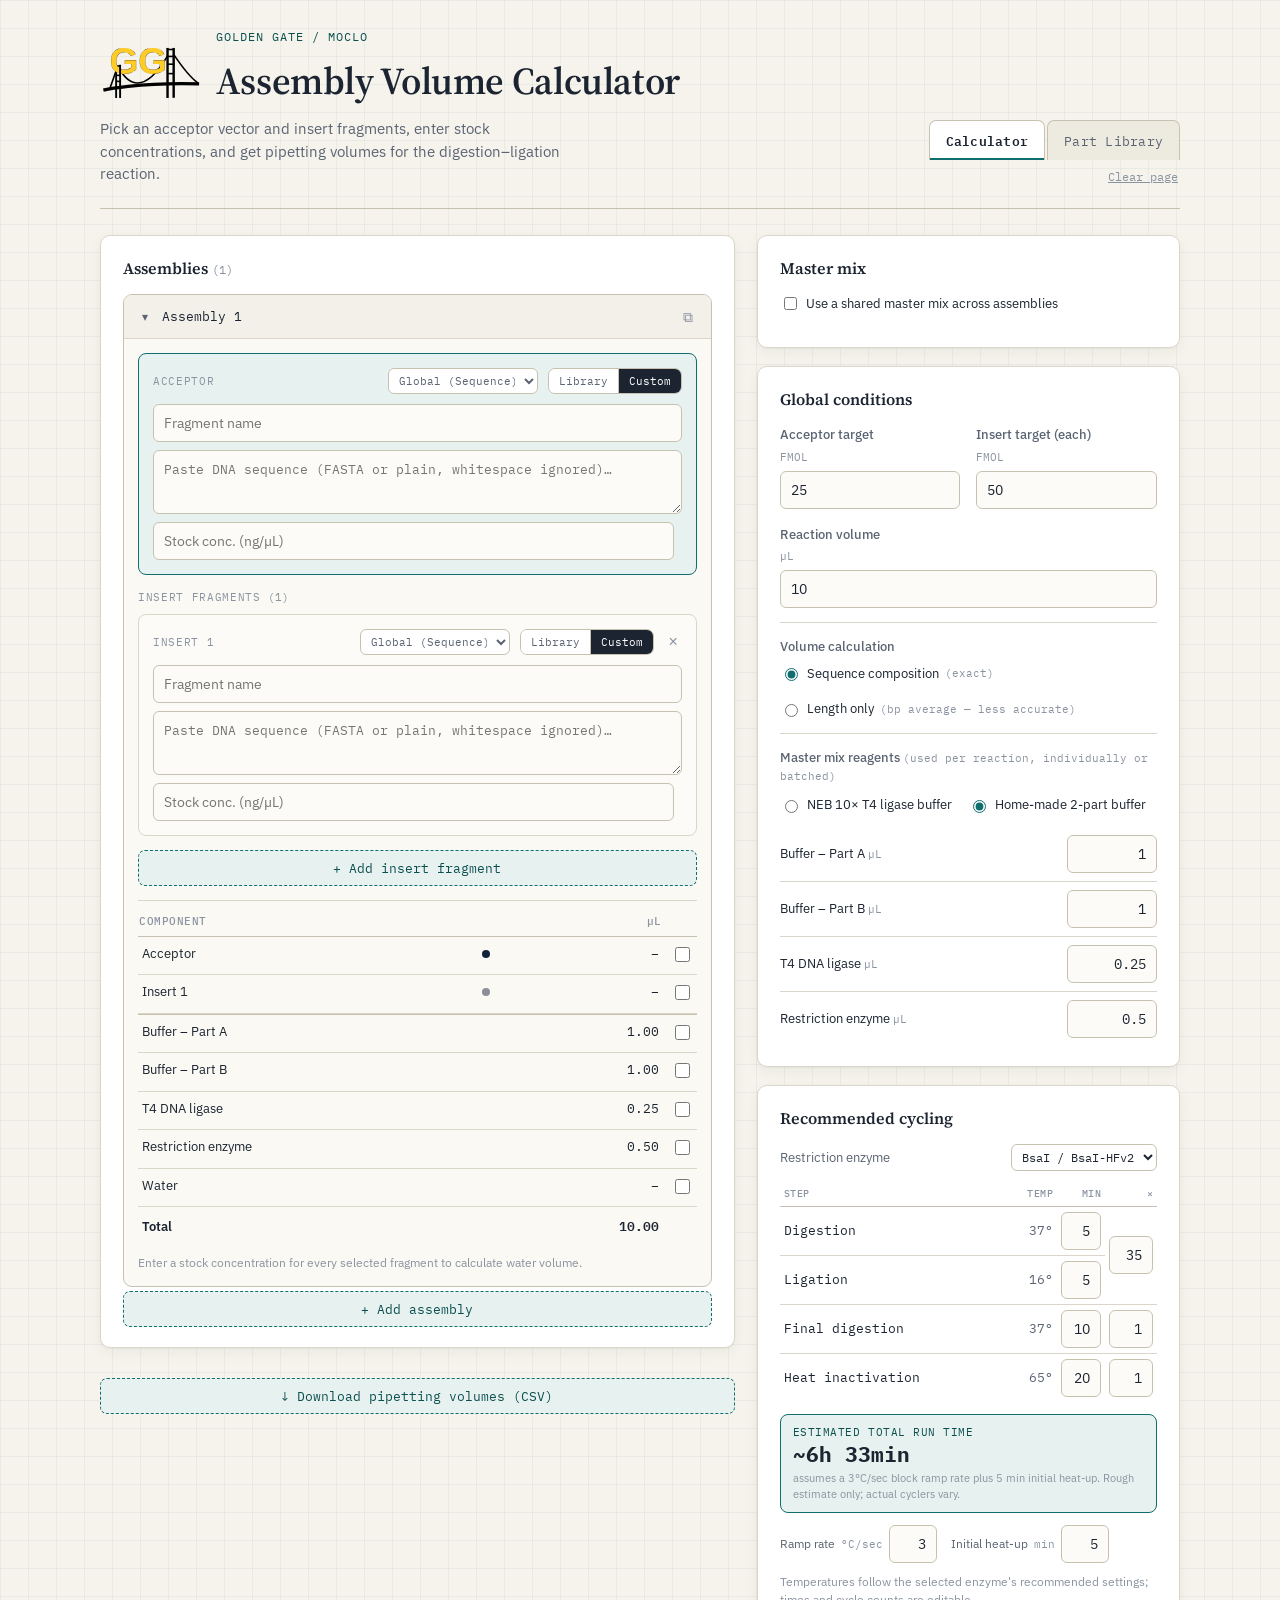
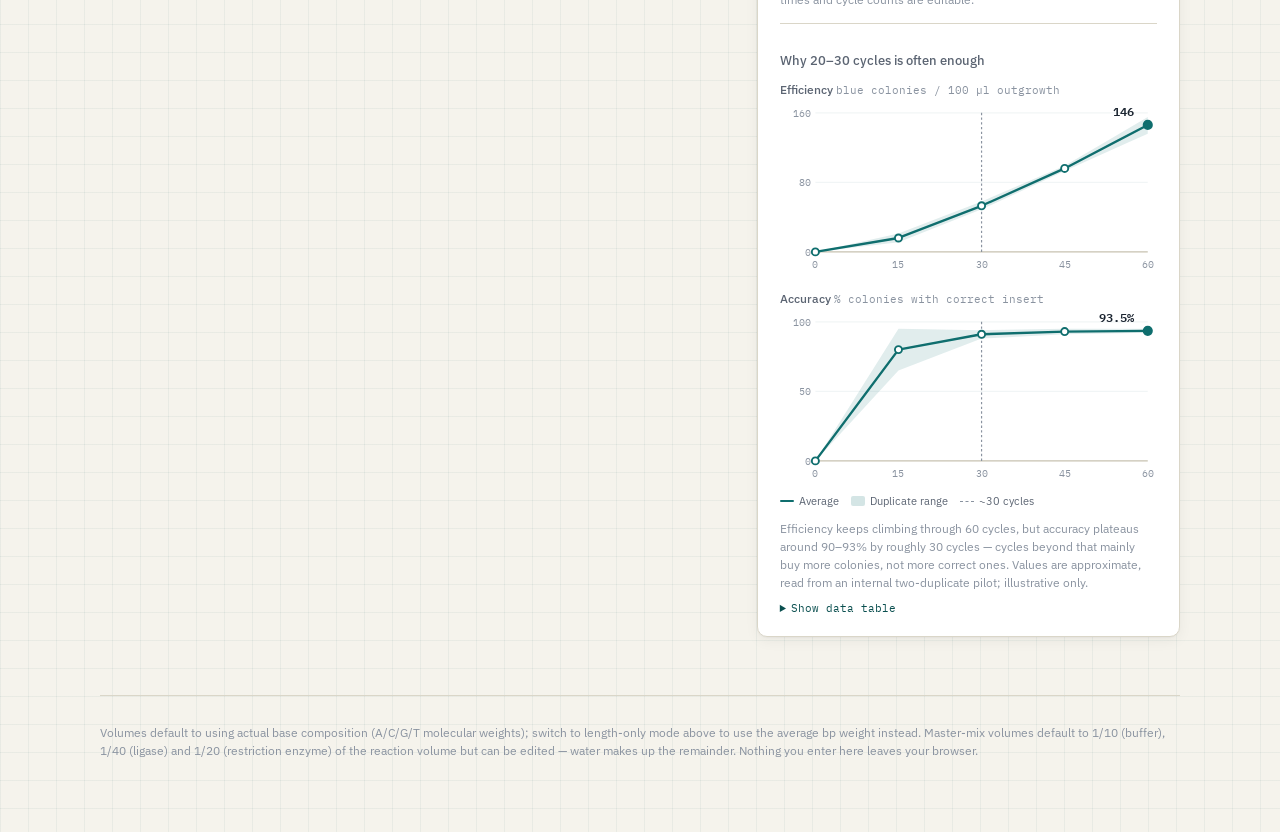
==== index.html @ c41ec5ad "add graph of efficiency" ====
<!DOCTYPE html>
<html lang="en">
<head>
<meta charset="UTF-8">
<meta name="viewport" content="width=device-width, initial-scale=1.0">
<title>Golden Gate Assembly Calculator</title>
<link rel="preconnect" href="https://fonts.googleapis.com">
<link rel="preconnect" href="https://fonts.gstatic.com" crossorigin>
<link href="https://fonts.googleapis.com/css2?family=Source+Serif+4:opsz,wght@8..60,400;8..60,500;8..60,600;8..60,700&family=IBM+Plex+Sans:wght@400;500;600&family=IBM+Plex+Mono:wght@400;500;600&display=swap" rel="stylesheet">
<link rel="stylesheet" href="css/styles.css">
<link rel="icon" type="image/svg+xml" href="images/logo.svg">
</head>
<body>
<div class="page">

  <header class="site-header">
    <div class="titles">
      <div class="title-row">
        <img src="images/logo.svg" alt="" class="site-logo">
        <div>
          <p class="eyebrow">Golden Gate / MoClo</p>
          <h1>Assembly Volume Calculator</h1>
        </div>
      </div>
      <p class="dek">Pick an acceptor vector and insert fragments, enter stock concentrations, and get pipetting volumes for the digestion&ndash;ligation reaction.</p>
    </div>
    <div class="header-actions">
      <nav class="tabs" role="tablist">
        <button class="tab-btn active" data-tab="calc" role="tab" aria-selected="true">Calculator</button>
        <button class="tab-btn" data-tab="db" role="tab" aria-selected="false">Part Library</button>
      </nav>
      <button id="clear-page-btn" class="clear-btn" type="button">Clear page</button>
    </div>
  </header>

  <main>
    <section id="tab-calc" class="tab-panel">
      <div class="calc-grid">
        <div class="calc-main">

          <div class="card">
            <h2>Assemblies <span class="count" id="assembly-count"></span></h2>
            <div id="assembly-list"></div>
            <button id="add-assembly-btn" class="btn-add" type="button">+ Add assembly</button>
          </div>

          <button id="download-csv-btn" class="btn-add" type="button">&darr; Download pipetting volumes (CSV)</button>

        </div>

        <aside class="calc-side">
          <div class="card">
            <h2>Master mix</h2>
            <label class="radio-option mm-toggle-row">
              <input type="checkbox" id="in-mmEnabled"> Use a shared master mix across assemblies
            </label>
            <div id="mastermix-batch"></div>
          </div>

          <div class="card">
            <h2>Global conditions</h2>
            <div class="setup-fields">
              <label>Acceptor target <span class="unit">FMOL</span>
                <input type="number" id="in-accFmol" value="25" min="0" step="any">
              </label>
              <label>Insert target (each) <span class="unit">FMOL</span>
                <input type="number" id="in-insFmol" value="50" min="0" step="any">
              </label>
              <label>Reaction volume <span class="unit">&micro;L</span>
                <input type="number" id="in-totalVol" value="10" min="0" step="any">
              </label>
            </div>
            <div class="calc-mode-row">
              <span class="field-label">Volume calculation</span>
              <div class="radio-row">
                <label class="radio-option"><input type="radio" name="calcMode" value="sequence" checked> Sequence composition <span class="unit">(exact)</span></label>
                <label class="radio-option"><input type="radio" name="calcMode" value="length"> Length only <span class="unit">(bp average &mdash; less accurate)</span></label>
              </div>
            </div>
            <div class="mm-settings-row">
              <span class="field-label">Master mix reagents <span class="unit">(used per reaction, individually or batched)</span></span>
              <div id="mastermix-fields"></div>
            </div>
          </div>

          <div class="card">
            <h2>Recommended cycling</h2>
            <p id="enzyme-caption" class="note" hidden></p>
            <div id="cycling-table-wrap"></div>
            <div class="cycling-total-box" id="cycling-total"></div>
            <div class="cycling-settings">
              <label class="mm-field-inline">Ramp rate <span class="unit">&deg;C/sec</span>
                <input type="text" inputmode="decimal" id="in-rampRate" value="3">
              </label>
              <label class="mm-field-inline">Initial heat-up <span class="unit">min</span>
                <input type="text" inputmode="decimal" id="in-heatup" value="5">
              </label>
            </div>
            <p class="note">Temperatures follow the selected enzyme's recommended settings; times and cycle counts are editable.</p>

            <div class="cyc-evidence">
              <p class="field-label">Why 20&ndash;30 cycles is often enough</p>

              <p class="cyc-chart-title">Efficiency <span class="unit">blue colonies / 100&nbsp;&micro;l outgrowth</span></p>
              <svg class="cyc-chart" viewBox="0 0 320 150" role="img" aria-label="Line chart: assembly efficiency rises from 0 to about 146 blue colonies as cycle count increases from 0 to 60 cycles, with no plateau.">
                <line x1="30" y1="10" x2="312" y2="10" class="cyc-grid-line"/>
                <line x1="30" y1="69" x2="312" y2="69" class="cyc-grid-line"/>
                <line x1="30" y1="128" x2="312" y2="128" class="cyc-axis-line"/>
                <text x="26" y="13.5" text-anchor="end" class="cyc-axis-label">160</text>
                <text x="26" y="72.5" text-anchor="end" class="cyc-axis-label">80</text>
                <text x="26" y="131.5" text-anchor="end" class="cyc-axis-label">0</text>
                <text x="30" y="142" text-anchor="middle" class="cyc-axis-label">0</text>
                <text x="100.5" y="142" text-anchor="middle" class="cyc-axis-label">15</text>
                <text x="171" y="142" text-anchor="middle" class="cyc-axis-label">30</text>
                <text x="241.5" y="142" text-anchor="middle" class="cyc-axis-label">45</text>
                <text x="312" y="142" text-anchor="middle" class="cyc-axis-label">60</text>
                <line x1="171" y1="10" x2="171" y2="128" class="cyc-ref-line"/>
                <polygon class="cyc-band" points="30,128 100.5,112.5 171,85.2 241.5,55.0 312,13.6 312,27.7 241.5,59.4 171,91.9 100.5,119.9 30,128"/>
                <polyline class="cyc-line" points="30,128 100.5,116.2 171,88.9 241.5,57.2 312,20.3"/>
                <circle cx="30" cy="128" r="3" class="cyc-dot"><title>0 cycles: 0</title></circle>
                <circle cx="100.5" cy="116.2" r="3" class="cyc-dot"><title>15 cycles: 16 avg (range 11&ndash;21)</title></circle>
                <circle cx="171" cy="88.9" r="3" class="cyc-dot"><title>30 cycles: 53 avg (range 49&ndash;58)</title></circle>
                <circle cx="241.5" cy="57.2" r="3" class="cyc-dot"><title>45 cycles: 96 avg (range 93&ndash;99)</title></circle>
                <circle cx="312" cy="20.3" r="3.5" class="cyc-dot cyc-dot-end"><title>60 cycles: 146 avg (range 136&ndash;155)</title></circle>
                <text x="300" y="13" text-anchor="end" class="cyc-value-label">146</text>
              </svg>

              <p class="cyc-chart-title">Accuracy <span class="unit">% colonies with correct insert</span></p>
              <svg class="cyc-chart" viewBox="0 0 320 150" role="img" aria-label="Line chart: assembly accuracy jumps from 0 to about 80% by 15 cycles, then plateaus around 91-93% from 30 cycles onward.">
                <line x1="30" y1="10" x2="312" y2="10" class="cyc-grid-line"/>
                <line x1="30" y1="69" x2="312" y2="69" class="cyc-grid-line"/>
                <line x1="30" y1="128" x2="312" y2="128" class="cyc-axis-line"/>
                <text x="26" y="13.5" text-anchor="end" class="cyc-axis-label">100</text>
                <text x="26" y="72.5" text-anchor="end" class="cyc-axis-label">50</text>
                <text x="26" y="131.5" text-anchor="end" class="cyc-axis-label">0</text>
                <text x="30" y="142" text-anchor="middle" class="cyc-axis-label">0</text>
                <text x="100.5" y="142" text-anchor="middle" class="cyc-axis-label">15</text>
                <text x="171" y="142" text-anchor="middle" class="cyc-axis-label">30</text>
                <text x="241.5" y="142" text-anchor="middle" class="cyc-axis-label">45</text>
                <text x="312" y="142" text-anchor="middle" class="cyc-axis-label">60</text>
                <line x1="171" y1="10" x2="171" y2="128" class="cyc-ref-line"/>
                <polygon class="cyc-band" points="30,128 100.5,15.9 171,17.1 241.5,15.9 312,15.9 312,19.4 241.5,20.6 171,24.2 100.5,51.3 30,128"/>
                <polyline class="cyc-line" points="30,128 100.5,33.6 171,20.6 241.5,18.3 312,17.7"/>
                <circle cx="30" cy="128" r="3" class="cyc-dot"><title>0 cycles: 0%</title></circle>
                <circle cx="100.5" cy="33.6" r="3" class="cyc-dot"><title>15 cycles: 80% avg (range 65&ndash;95%)</title></circle>
                <circle cx="171" cy="20.6" r="3" class="cyc-dot"><title>30 cycles: 91% avg (range 88&ndash;94%)</title></circle>
                <circle cx="241.5" cy="18.3" r="3" class="cyc-dot"><title>45 cycles: 93% avg (range 91&ndash;95%)</title></circle>
                <circle cx="312" cy="17.7" r="3.5" class="cyc-dot cyc-dot-end"><title>60 cycles: 93.5% avg (range 92&ndash;95%)</title></circle>
                <text x="300" y="10" text-anchor="end" class="cyc-value-label">93.5%</text>
              </svg>

              <div class="cyc-chart-legend">
                <span class="cyc-legend-item"><span class="legend-swatch legend-line"></span>Average</span>
                <span class="cyc-legend-item"><span class="legend-swatch legend-band"></span>Duplicate range</span>
                <span class="cyc-legend-item"><span class="legend-swatch legend-dash"></span>~30 cycles</span>
              </div>

              <p class="note">Efficiency keeps climbing through 60 cycles, but accuracy plateaus around 90&ndash;93% by roughly 30 cycles &mdash; cycles beyond that mainly buy more colonies, not more correct ones. Values are approximate, read from an internal two-duplicate pilot; illustrative only.</p>

              <details class="cyc-data-details">
                <summary>Show data table</summary>
                <table class="cyc-data-table">
                  <thead><tr><th>Cycles</th><th>Efficiency avg (range)</th><th>Accuracy avg (range)</th></tr></thead>
                  <tbody>
                    <tr><td>0</td><td>0</td><td>0%</td></tr>
                    <tr><td>15</td><td>16 (11&ndash;21)</td><td>80% (65&ndash;95%)</td></tr>
                    <tr><td>30</td><td>53 (49&ndash;58)</td><td>91% (88&ndash;94%)</td></tr>
                    <tr><td>45</td><td>96 (93&ndash;99)</td><td>93% (91&ndash;95%)</td></tr>
                    <tr><td>60</td><td>146 (136&ndash;155)</td><td>93.5% (92&ndash;95%)</td></tr>
                  </tbody>
                </table>
              </details>
            </div>
          </div>
        </aside>
      </div>
    </section>

    <section id="tab-db" class="tab-panel" hidden>
      <div class="card my-parts-card">
        <h2>My saved parts <span class="count" id="user-parts-count"></span></h2>
        <p class="note">Remember a fragment by name and length when you don't have (or don't need) the full sequence &mdash; handy for backbones and parts the lab reuses often. Saved parts appear here and in the search below, and are stored only in this browser.</p>
        <div class="my-parts-form">
          <input type="text" id="mp-name" placeholder="Part name">
          <input type="text" id="mp-desc" placeholder="Description (optional)">
          <input type="number" id="mp-len" min="1" step="1" placeholder="Length (bp)">
          <button type="button" id="mp-add-btn" class="btn-add">+ Add part</button>
        </div>
        <div id="my-parts-list"></div>
      </div>

      <div class="db-controls">
        <input type="search" id="db-search" placeholder="Search parts by name&hellip;">
        <div class="db-filters" id="db-filters"></div>
      </div>
      <div class="db-table-wrap">
        <div class="db-table-scroll">
          <table class="db-table">
            <thead><tr><th>Name</th><th>Category</th><th>Length</th><th>Details</th><th></th></tr></thead>
            <tbody id="db-tbody"></tbody>
          </table>
        </div>
      </div>
      <p class="db-count" id="db-count"></p>
    </section>
  </main>

  <footer class="site-footer">
    <p>Volumes default to using actual base composition (A/C/G/T molecular weights); switch to length-only mode above to use the average bp weight instead. Master-mix volumes default to 1/10 (buffer), 1/40 (ligase) and 1/20 (restriction enzyme) of the reaction volume but can be edited &mdash; water makes up the remainder. Nothing you enter here leaves your browser.</p>
  </footer>
</div>

<script src="js/app.js"></script>
</body>
</html>
---- css/styles.css ----
:root{
    --paper:#F5F3EC;
    --grid-line: rgba(15,80,90,0.055);
    --ink:#1B2430;
    --ink-soft:#5B6472;
    --ink-faint:#8A93A0;
    --line:#DAD6C8;
    --line-strong:#C7C2B0;
    --card-bg:#FFFFFF;
    --accent:#0F6E6E;
    --accent-ink:#0A4F4F;
    --accent-bg:#E7F1EF;
    --warn:#B23A2F;
    --warn-bg:#FBEAE8;
    --radius:10px;
    --shadow: 0 1px 2px rgba(20,30,40,0.04), 0 4px 14px rgba(20,30,40,0.05);
    --font-display: 'Source Serif 4', Georgia, 'Times New Roman', serif;
    --font-ui: 'IBM Plex Sans', -apple-system, BlinkMacSystemFont, 'Segoe UI', sans-serif;
    --font-mono: 'IBM Plex Mono', ui-monospace, SFMono-Regular, Menlo, monospace;
  }

  *{ box-sizing:border-box; }
  html{ -webkit-text-size-adjust:100%; }
  body{
    margin:0;
    font-family:var(--font-ui);
    color:var(--ink);
    background-color:var(--paper);
    background-image:
      linear-gradient(var(--grid-line) 1px, transparent 1px),
      linear-gradient(90deg, var(--grid-line) 1px, transparent 1px);
    background-size: 28px 28px;
    line-height:1.5;
    -webkit-font-smoothing:antialiased;
  }
  a{ color:var(--accent-ink); }
  h1,h2,h3{ font-family:var(--font-display); font-weight:600; margin:0; }
  .mono{ font-family:var(--font-mono); }

  :focus-visible{ outline:2px solid var(--accent); outline-offset:2px; }

  .page{ max-width:1120px; margin:0 auto; padding:28px 20px 60px; }

  /* ---------- Header ---------- */
  .site-header{
    position:relative;
    display:flex; flex-wrap:wrap; gap:20px; align-items:flex-end; justify-content:space-between;
    padding-bottom:22px; margin-bottom:26px;
    border-bottom:1px solid var(--line-strong);
  }
  .eyebrow{
    font-family:var(--font-mono); font-size:11.5px; letter-spacing:.09em; text-transform:uppercase;
    color:var(--accent-ink); margin:0 0 8px;
  }
  .site-header h1{ font-size:clamp(28px,4vw,38px); letter-spacing:-0.01em; margin-bottom:8px; }
  .dek{ margin:0; max-width:52ch; color:var(--ink-soft); font-size:15px; }

  .header-actions{ display:flex; flex-direction:column; align-items:flex-end; gap:8px; align-self:flex-end; }
  .clear-btn{
    font-family:var(--font-mono); font-size:11.5px; color:var(--ink-faint); background:none;
    border:none; padding:2px 2px; cursor:pointer; text-decoration:underline;
  }
  .clear-btn:hover{ color:var(--warn); }

  .tabs{ display:flex; gap:2px; align-self:flex-end; }
  .tab-btn{
    font-family:var(--font-mono); font-size:12.5px; letter-spacing:.02em;
    background:#EDEAE0; color:var(--ink-soft); border:1px solid var(--line-strong); border-bottom:none;
    padding:9px 16px 8px; border-radius:7px 7px 0 0; cursor:pointer;
    position:relative; top:1px;
  }
  .tab-btn.active{ background:var(--card-bg); color:var(--ink); font-weight:600; box-shadow: 0 -2px 0 var(--accent) inset; }
  .tab-btn:hover:not(.active){ background:#E4E0D3; }

  main{ position:relative; z-index:1; }
  .tab-panel[hidden]{ display:none; }

  /* ---------- Cards / layout ---------- */
  .card{
    background:var(--card-bg); border:1px solid var(--line);
    border-radius:var(--radius); padding:20px 22px; margin-bottom:18px;
    box-shadow:var(--shadow);
  }
  .card h2{ font-size:16px; margin-bottom:14px; }
  .card h2 .count{ font-family:var(--font-mono); font-weight:400; font-size:12px; color:var(--ink-faint); }

  .calc-grid{ display:grid; grid-template-columns: 1.5fr 1fr; gap:22px; align-items:start; }
  .calc-side{ position:sticky; top:20px; }
  @media (max-width: 880px){
    .calc-grid{ grid-template-columns: 1fr; }
    .calc-side{ position:static; }
  }

  .setup-fields{ display:flex; flex-wrap:wrap; gap:16px; }
  .setup-fields label{
    display:flex; flex-direction:column; gap:5px; font-size:12.5px; color:var(--ink-soft); font-weight:500;
    flex:1 1 140px;
  }
  .setup-fields input{ font-family:var(--font-mono); font-size:15px; }
  .unit{ font-family:var(--font-mono); color:var(--ink-faint); font-weight:400; font-size:11px; }

  input[type=number], input[type=text], input[type=search], textarea{
    font-family:var(--font-ui); font-size:14px; color:var(--ink);
    background:#FCFBF8; border:1px solid var(--line-strong); border-radius:6px;
    padding:9px 10px; width:100%;
  }
  input:focus, textarea:focus{ border-color:var(--accent); }
  textarea{ font-family:var(--font-mono); font-size:12.5px; resize:vertical; min-height:64px; line-height:1.45; }

  /* ---------- Part rows (combobox) ---------- */
  .part-row{
    border:1px solid var(--line); border-radius:8px; padding:14px; margin-bottom:12px; background:#FCFBF8;
    position:relative;
  }
  .part-row:last-child{ margin-bottom:0; }
  .part-row-acceptor{ background:var(--accent-bg); border-color:var(--accent); }
  .part-row-head{ display:flex; justify-content:space-between; align-items:center; gap:8px; margin-bottom:10px; }
  .part-row-label{ font-family:var(--font-mono); font-size:11px; color:var(--ink-faint); text-transform:uppercase; letter-spacing:.06em; }
  .row-actions{ display:flex; gap:10px; align-items:center; flex-wrap:wrap; justify-content:flex-end; }
  .link-btn{
    background:none; border:none; padding:0; font-family:var(--font-ui); font-size:12px; color:var(--accent-ink);
    text-decoration:underline; cursor:pointer;
  }
  .remove-btn{
    background:none; border:none; color:var(--ink-faint); cursor:pointer; font-size:16px; line-height:1; padding:2px 4px;
  }
  .remove-btn:hover{ color:var(--warn); }
  .duplicate-btn{
    background:none; border:none; color:var(--ink-faint); cursor:pointer; font-size:14px; line-height:1; padding:2px 4px;
    flex:0 0 auto;
  }
  .duplicate-btn:hover{ color:var(--accent-ink); }

  .combo-wrap{ position:relative; }
  .combo-input-row{ display:flex; gap:8px; }
  .combo-input-row input{ flex:1 1 auto; }
  .conc-input{ width:120px; flex:0 0 120px; }
  .combo-panel{
    position:absolute; z-index:20; top:calc(100% + 4px); left:0; right:0;
    background:#fff; border:1px solid var(--line-strong); border-radius:8px; box-shadow:var(--shadow);
    max-height:280px; overflow-y:auto; padding:4px;
  }
  .combo-panel[hidden]{ display:none; }
  .combo-item{
    display:flex; align-items:center; gap:8px; padding:7px 9px; border-radius:6px; cursor:pointer; font-size:13px;
  }
  .combo-item:hover, .combo-item.active{ background:var(--accent-bg); }
  .combo-item .ci-name{ flex:1 1 auto; overflow:hidden; text-overflow:ellipsis; white-space:nowrap; }
  .combo-item .ci-len{ font-family:var(--font-mono); font-size:11px; color:var(--ink-faint); }
  .combo-empty{ padding:10px; font-size:12.5px; color:var(--ink-faint); }

  .selected-chip{ display:flex; align-items:center; gap:8px; flex-wrap:wrap; margin-top:8px; font-size:12.5px; color:var(--ink-soft); }
  .selected-chip .chip-len{ font-family:var(--font-mono); color:var(--ink-faint); }

  .cat-dot{ width:8px; height:8px; border-radius:50%; flex:0 0 auto; display:inline-block; }
  .cat-pill{
    display:inline-flex; align-items:center; gap:5px; font-family:var(--font-mono); font-size:10.5px;
    padding:2px 7px; border-radius:20px; background:#EFEDE4; color:var(--ink-soft); white-space:nowrap;
  }

  .custom-fields{ display:flex; flex-direction:column; gap:8px; }
  .custom-fields .conc-row{ display:flex; gap:8px; }
  .custom-fields .conc-row input{ flex:1 1 0; min-width:0; }

  .btn-add{
    font-family:var(--font-mono); font-size:12.5px; color:var(--accent-ink); background:var(--accent-bg);
    border:1px dashed var(--accent); border-radius:7px; padding:9px 14px; cursor:pointer; width:100%; margin-top:4px;
  }
  .btn-add:hover{ background:#DCEDEA; }

  .assembly-name-input{ font-family:var(--font-mono); font-size:13px; color:var(--ink-soft); background:#F2F0E8; }

  /* ---------- Assembly cards ---------- */
  .assembly-card{
    border:1px solid var(--line-strong); border-radius:9px; background:#FAF9F4; margin-bottom:14px; overflow:hidden;
  }
  .assembly-card:last-child{ margin-bottom:0; }
  .assembly-head{
    display:flex; align-items:center; gap:10px; padding:12px 14px; background:#F2F0E8;
    border-bottom:1px solid var(--line);
  }
  .assembly-collapse{
    background:none; border:none; cursor:pointer; color:var(--ink-soft); font-size:12px; padding:2px 4px; line-height:1;
    flex:0 0 auto;
  }
  .assembly-name{ flex:1 1 auto; font-size:13px; color:var(--ink); overflow:hidden; text-overflow:ellipsis; white-space:nowrap; }
  .assembly-body{ padding:14px; }
  .assembly-body .part-row{ margin-bottom:10px; }
  .assembly-subhead{
    display:flex; align-items:center; justify-content:space-between; font-family:var(--font-mono); font-size:11px;
    color:var(--ink-faint); text-transform:uppercase; letter-spacing:.06em; margin:14px 0 8px;
  }
  .assembly-subhead .count{ font-weight:400; text-transform:none; letter-spacing:0; }
  .assembly-results{ margin-top:14px; padding-top:12px; border-top:1px solid var(--line); }
  .assembly-results .results-table{ margin-bottom:0; }

  /* ---------- Checkbox cells ---------- */
  .results-table td.chk{ width:24px; text-align:center; padding-left:8px; }
  .results-table th:last-child{ width:24px; }
  .row-check{ width:15px; height:15px; accent-color:var(--accent); cursor:pointer; }

  #mm-batch-caption{ margin-top:8px; margin-bottom:10px; }
  #download-csv-btn{ margin-top:12px; }

  .mm-toggle-row{ margin-bottom:14px; }
  .mm-calc-hint{ font-size:10px; color:var(--ink-faint); white-space:nowrap; margin-right:8px; display:inline-block; }
  .mm-settings-row{ margin-top:14px; padding-top:14px; border-top:1px solid var(--line); }
  .mm-settings-row .field-label{ margin-bottom:10px; }

  /* ---------- Header logo ---------- */
  .title-row{ display:flex; align-items:center; gap:14px; }
  .site-logo{ height:56px; width:auto; display:block; flex:0 0 auto; }

  /* ---------- Segmented mode toggle ---------- */
  .mode-toggle{ display:inline-flex; border:1px solid var(--line-strong); border-radius:7px; overflow:hidden; }
  .mode-btn{
    font-family:var(--font-mono); font-size:11px; padding:5px 10px; background:#fff; color:var(--ink-soft);
    border:none; cursor:pointer;
  }
  .mode-btn + .mode-btn{ border-left:1px solid var(--line-strong); }
  .mode-btn.active{ background:var(--ink); color:#fff; }

  .calc-mode-select{
    font-family:var(--font-mono); font-size:10.5px; padding:4px 6px; border:1px solid var(--line-strong);
    border-radius:6px; background:#fff; color:var(--ink-soft); max-width:150px;
  }
  .calc-mode-forced{
    font-family:var(--font-mono); font-size:10.5px; padding:4px 8px; border:1px dashed var(--line-strong);
    border-radius:6px; color:var(--ink-faint); background:#F2F0E8; cursor:help;
  }

  /* ---------- Radio rows (buffer type / calc mode) ---------- */
  .radio-row{ display:flex; flex-wrap:wrap; gap:16px; margin-bottom:12px; }
  .field-label{ display:block; font-size:12.5px; color:var(--ink-soft); font-weight:500; margin-bottom:8px; }
  .radio-option{ display:flex; align-items:center; gap:6px; font-size:13px; color:var(--ink); cursor:pointer; }
  .radio-option input{ width:auto; accent-color:var(--accent); }
  .calc-mode-row{ margin-top:14px; padding-top:14px; border-top:1px solid var(--line); }

  /* ---------- Master mix fields ---------- */
  .mm-field{ display:flex; flex-wrap:wrap; align-items:center; justify-content:space-between; gap:10px; padding:8px 0; border-bottom:1px solid var(--line); font-size:13px; }
  .mm-field:last-child{ border-bottom:none; }
  .mm-field-input{ display:flex; align-items:center; gap:8px; }
  .mm-field-input input{ width:90px; font-family:var(--font-mono); text-align:right; }
  .reset-link{
    background:none; border:none; padding:0; font-family:var(--font-mono); font-size:10.5px; color:var(--accent-ink);
    text-decoration:underline; cursor:pointer; white-space:nowrap;
  }

  /* ---------- Results ---------- */
  .results-table{ width:100%; border-collapse:collapse; font-size:13px; }
  .results-table th{
    text-align:left; font-family:var(--font-mono); font-size:10.5px; text-transform:uppercase; letter-spacing:.05em;
    color:var(--ink-faint); font-weight:500; padding-bottom:6px; border-bottom:1px solid var(--line-strong);
  }
  .results-table td{ padding:7px 4px; border-bottom:1px solid var(--line); vertical-align:top; }
  .results-table tr:last-child td{ border-bottom:none; }
  .results-table td.num{ font-family:var(--font-mono); text-align:right; white-space:nowrap; }
  .results-table td.rname{ max-width:220px; overflow:hidden; text-overflow:ellipsis; }
  .results-table tr.subtotal td{ padding-top:10px; }
  .results-table tr.divider td{ border-bottom:1px solid var(--line-strong); padding:0; }
  .results-table tr.total td{ font-weight:600; padding-top:10px; border-top:1px solid var(--line-strong); border-bottom:none; }
  .results-table td.dim{ color:var(--ink-faint); }
  .results-table .neg{ color:var(--warn); font-weight:600; }

  .warning{
    margin:12px 0 0; padding:10px 12px; border-radius:7px; background:var(--warn-bg); color:var(--warn);
    font-size:12.5px; line-height:1.45;
  }
  .note{ margin:10px 0 0; font-size:12px; color:var(--ink-faint); line-height:1.5; }

  .cycling-enzyme-field{
    display:flex; align-items:center; justify-content:space-between; gap:8px; margin-bottom:10px; font-size:12.5px; color:var(--ink-soft);
  }
  .cycling-enzyme-field select{
    font-family:var(--font-mono); font-size:12px; padding:4px 6px; border:1px solid var(--line-strong);
    border-radius:6px; background:#fff; color:var(--ink); max-width:170px;
  }

  .cycling-table{ width:100%; border-collapse:collapse; table-layout:fixed; font-size:12.5px; margin-top:4px; }
  .cycling-table col.col-temp{ width:42px; }
  .cycling-table col.col-time{ width:48px; }
  .cycling-table col.col-cyc{ width:52px; }
  .cycling-table th{
    font-family:var(--font-mono); font-size:10px; text-transform:uppercase; letter-spacing:.05em;
    color:var(--ink-faint); font-weight:500; text-align:left; padding:5px 4px; border-bottom:1px solid var(--line-strong);
  }
  .cycling-table th:not(:first-child){ text-align:right; }
  .cycling-table td{ font-family:var(--font-mono); padding:5px 4px; border-bottom:1px solid var(--line); overflow:hidden; text-overflow:ellipsis; white-space:nowrap; }
  .cycling-table tr:last-child td{ border-bottom:none; }
  .cyc-temp-static{ text-align:right; color:var(--ink-soft); }
  .cyc-input{
    font-family:var(--font-mono); font-size:12px; padding:3px 3px; border:1px solid var(--line-strong);
    border-radius:5px; background:#fff; text-align:right; width:100%; min-width:0; box-sizing:border-box;
  }

  .cycling-total-box{
    margin-top:12px; padding:10px 12px; background:var(--accent-bg); border:1px solid var(--accent); border-radius:8px;
  }
  .cycling-total-label{
    display:block; font-family:var(--font-mono); font-size:10.5px; text-transform:uppercase; letter-spacing:.05em;
    color:var(--accent-ink); margin-bottom:2px;
  }
  .cycling-total-value{ display:block; font-family:var(--font-mono); font-size:21px; font-weight:700; color:var(--ink); line-height:1.2; }
  .cycling-total-sub{ display:block; font-size:11px; color:var(--ink-faint); margin-top:4px; line-height:1.4; }

  /* ---------- Cycling evidence charts (efficiency/accuracy vs. cycle count) ---------- */
  .cyc-evidence{ margin-top:14px; padding-top:14px; border-top:1px solid var(--line); }
  .cyc-chart-title{ font-size:12px; color:var(--ink-soft); font-weight:500; margin:12px 0 2px; }
  .cyc-chart-title:first-of-type{ margin-top:4px; }
  .cyc-chart-title .unit{ font-weight:400; color:var(--ink-faint); }
  .cyc-chart{ width:100%; height:auto; display:block; }
  .cyc-axis-line{ stroke:var(--line-strong); stroke-width:1; }
  .cyc-grid-line{ stroke:var(--grid-line); stroke-width:1; }
  .cyc-axis-label{ font-family:var(--font-mono); font-size:8.5px; fill:var(--ink-faint); }
  .cyc-ref-line{ stroke:var(--ink-faint); stroke-width:1; stroke-dasharray:2 2; }
  .cyc-band{ fill:var(--accent); fill-opacity:0.12; stroke:none; }
  .cyc-line{ fill:none; stroke:var(--accent); stroke-width:2; stroke-linejoin:round; stroke-linecap:round; }
  .cyc-dot{ fill:var(--card-bg); stroke:var(--accent); stroke-width:1.6; }
  .cyc-dot-end{ fill:var(--accent); }
  .cyc-value-label{ font-family:var(--font-mono); font-size:10px; font-weight:600; fill:var(--ink); }

  .cyc-chart-legend{ display:flex; flex-wrap:wrap; gap:12px; margin:6px 0 2px; font-size:11px; color:var(--ink-soft); }
  .cyc-legend-item{ display:inline-flex; align-items:center; gap:5px; }
  .legend-swatch{ display:inline-block; width:14px; flex:0 0 auto; }
  .legend-line{ height:2px; background:var(--accent); border-radius:1px; }
  .legend-band{ height:10px; background:var(--accent); opacity:.18; border-radius:2px; }
  .legend-dash{ height:0; border-top:1px dashed var(--ink-faint); }

  .cyc-data-details{ margin-top:8px; }
  .cyc-data-details summary{ cursor:pointer; color:var(--accent-ink); font-family:var(--font-mono); font-size:11px; }
  .cyc-data-table{ width:100%; border-collapse:collapse; margin-top:8px; font-size:11.5px; }
  .cyc-data-table th{
    text-align:left; font-family:var(--font-mono); font-size:9.5px; text-transform:uppercase; letter-spacing:.04em;
    color:var(--ink-faint); font-weight:500; padding:4px 6px; border-bottom:1px solid var(--line-strong);
  }
  .cyc-data-table td{ padding:4px 6px; border-bottom:1px solid var(--line); font-family:var(--font-mono); }
  .cyc-data-table tr:last-child td{ border-bottom:none; }

  .cycling-settings{ display:flex; flex-wrap:wrap; gap:14px; margin-top:12px; }
  .mm-field-inline{ display:flex; align-items:center; gap:6px; font-size:12px; color:var(--ink-soft); }
  .mm-field-inline input{ width:48px; font-family:var(--font-mono); text-align:right; }

  /* ---------- My saved parts ---------- */
  .my-parts-card{ margin-bottom:20px; }
  .my-parts-form{ display:flex; flex-wrap:wrap; gap:8px; margin-top:12px; }
  .my-parts-form input{ flex:1 1 160px; min-width:120px; }
  .my-parts-form input#mp-len{ flex:0 1 120px; }
  .my-parts-form .btn-add{ flex:0 0 auto; width:auto; margin-top:0; padding:9px 16px; }
  .my-parts-table{ margin-top:14px; border:1px solid var(--line); border-radius:8px; overflow:hidden; }
  .my-parts-table th{
    text-align:left; font-family:var(--font-mono); font-size:10.5px; text-transform:uppercase; letter-spacing:.05em;
    color:var(--ink-faint); font-weight:500; padding:8px 12px; border-bottom:1px solid var(--line-strong); background:#FAF9F4;
  }
  .my-parts-table td{ padding:8px 12px; border-bottom:1px solid var(--line); vertical-align:middle; font-size:13px; }
  .my-parts-table tr:last-child td{ border-bottom:none; }

  /* ---------- Database tab ---------- */
  .db-controls{ display:flex; flex-wrap:wrap; gap:10px 14px; align-items:center; margin-bottom:16px; }
  #db-search{ max-width:320px; }
  .db-filters{ display:flex; flex-wrap:wrap; gap:6px; }
  .filter-chip{
    font-family:var(--font-mono); font-size:11px; padding:5px 10px; border-radius:20px; cursor:pointer;
    border:1px solid var(--line-strong); background:#fff; color:var(--ink-soft); display:inline-flex; align-items:center; gap:6px;
  }
  .filter-chip.active{ background:var(--ink); color:#fff; border-color:var(--ink); }

  .db-table-wrap{ background:var(--card-bg); border:1px solid var(--line); border-radius:var(--radius); box-shadow:var(--shadow); overflow:hidden; }
  .db-table{ width:100%; border-collapse:collapse; font-size:13px; }
  .db-table th{
    text-align:left; font-family:var(--font-mono); font-size:10.5px; text-transform:uppercase; letter-spacing:.05em;
    color:var(--ink-faint); font-weight:500; padding:10px 14px; border-bottom:1px solid var(--line-strong); background:#FAF9F4;
    position:sticky; top:0;
  }
  .db-table td{ padding:9px 14px; border-bottom:1px solid var(--line); vertical-align:middle; }
  .db-table tbody tr:hover{ background:#FAF9F4; }
  .db-table td.dname{ font-weight:500; }
  .db-table td.dlen{ font-family:var(--font-mono); color:var(--ink-soft); white-space:nowrap; }
  .db-table td.ddetails{ color:var(--ink-soft); font-size:12px; }
  .db-table td.dactions{ white-space:nowrap; text-align:right; }
  .db-table-scroll{ max-height:64vh; overflow-y:auto; }

  .icon-btn{
    font-family:var(--font-mono); font-size:11px; background:#fff; border:1px solid var(--line-strong);
    border-radius:6px; padding:5px 9px; cursor:pointer; color:var(--ink-soft); margin-left:6px;
  }
  .icon-btn:hover{ border-color:var(--accent); color:var(--accent-ink); }
  .db-count{ font-size:12px; color:var(--ink-faint); margin:12px 2px 0; }

  .site-footer{ margin-top:40px; padding-top:16px; border-top:1px solid var(--line); font-size:12px; color:var(--ink-faint); }

  @media (prefers-reduced-motion: reduce){ *{ transition:none !important; animation:none !important; } }
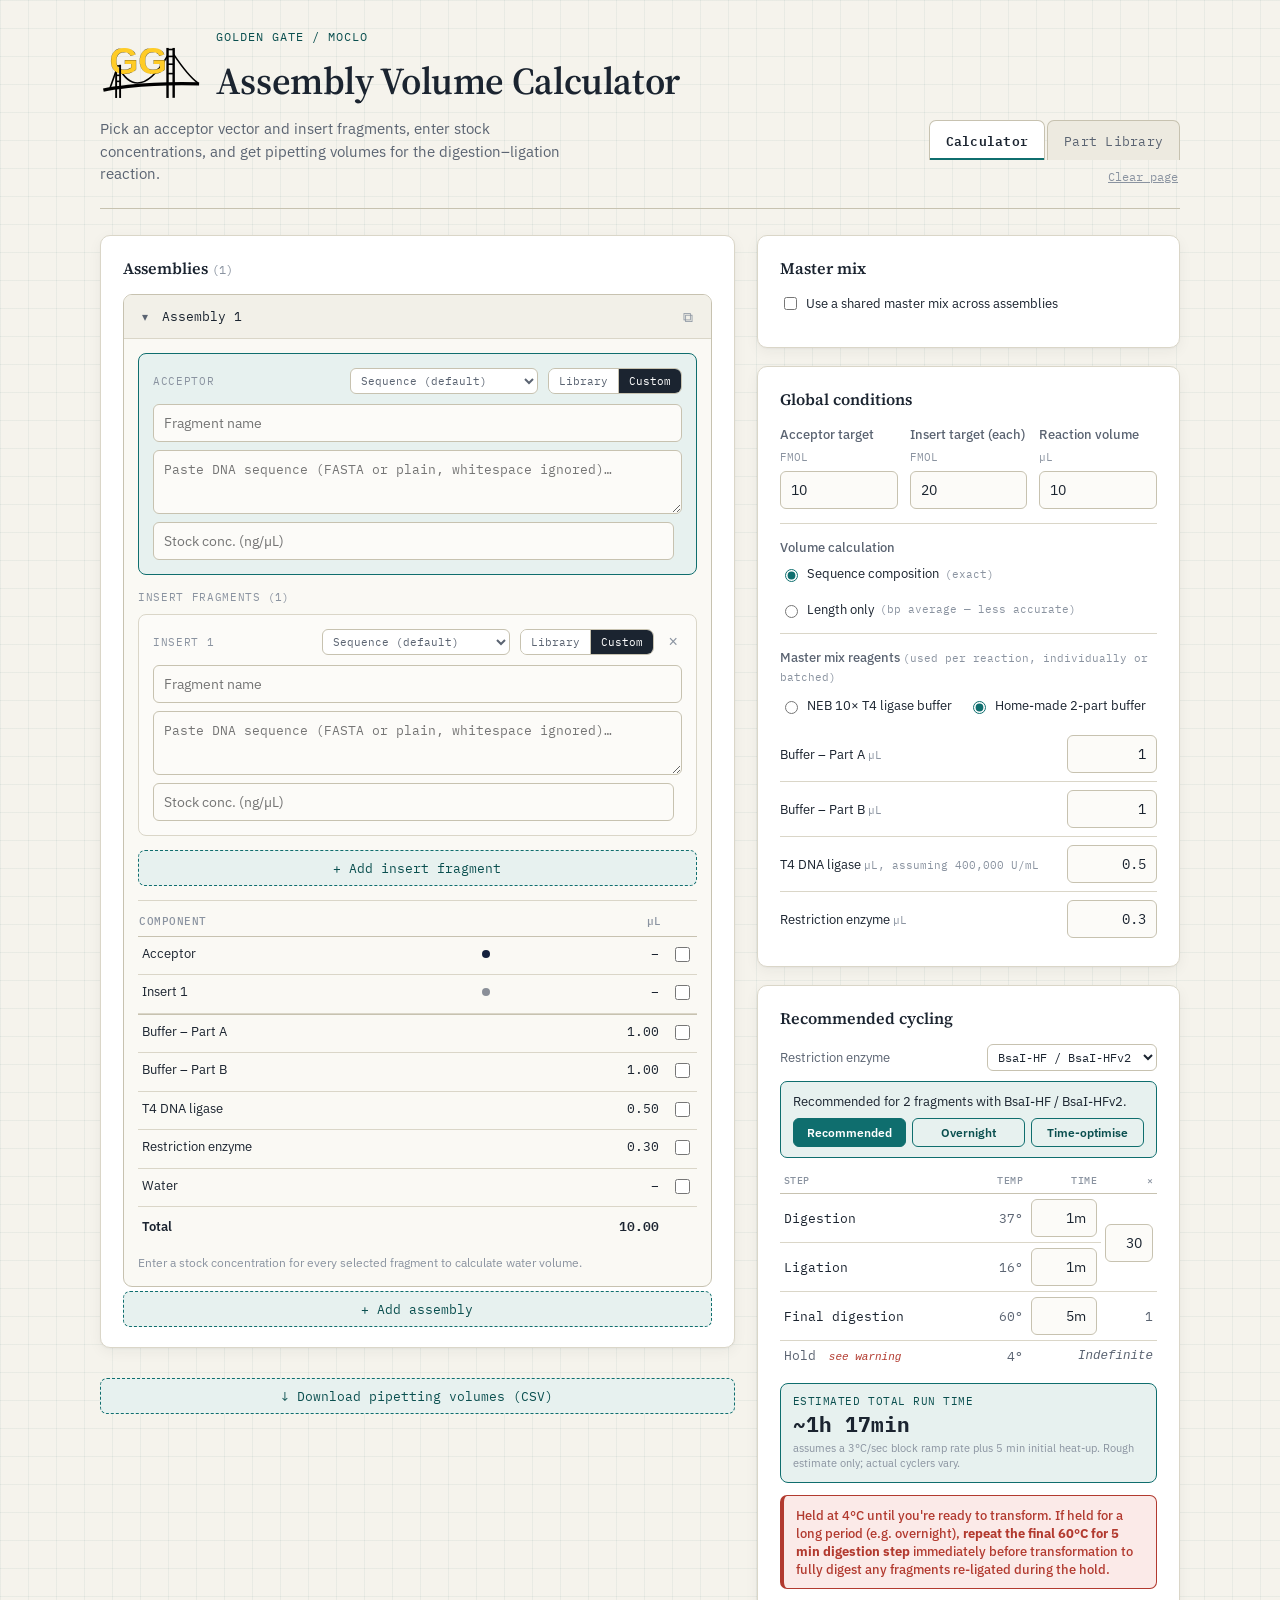
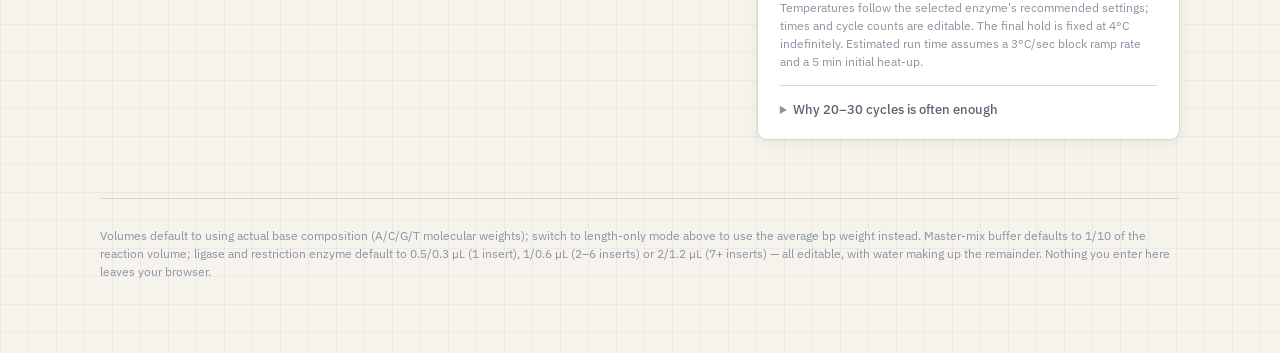
==== commit 2482c4f1: "overhauled fragment-based adjustments" ====
--- a/index.html
+++ b/index.html
@@ -61,10 +61,12 @@
             <h2>Global conditions</h2>
             <div class="setup-fields">
               <label>Acceptor target <span class="unit">FMOL</span>
-                <input type="number" id="in-accFmol" value="25" min="0" step="any">
+                <input type="number" id="in-accFmol" value="10" min="0" step="any">
+                <button type="button" class="reset-link" id="reset-accFmol" hidden>reset</button>
               </label>
               <label>Insert target (each) <span class="unit">FMOL</span>
-                <input type="number" id="in-insFmol" value="50" min="0" step="any">
+                <input type="number" id="in-insFmol" value="20" min="0" step="any">
+                <button type="button" class="reset-link" id="reset-insFmol" hidden>reset</button>
               </label>
               <label>Reaction volume <span class="unit">&micro;L</span>
                 <input type="number" id="in-totalVol" value="10" min="0" step="any">
@@ -85,21 +87,15 @@
 
           <div class="card">
             <h2>Recommended cycling</h2>
-            <p id="enzyme-caption" class="note" hidden></p>
+            <div id="cycling-enzyme-select"></div>
+            <div id="cycling-suggest"></div>
             <div id="cycling-table-wrap"></div>
             <div class="cycling-total-box" id="cycling-total"></div>
-            <div class="cycling-settings">
-              <label class="mm-field-inline">Ramp rate <span class="unit">&deg;C/sec</span>
-                <input type="text" inputmode="decimal" id="in-rampRate" value="3">
-              </label>
-              <label class="mm-field-inline">Initial heat-up <span class="unit">min</span>
-                <input type="text" inputmode="decimal" id="in-heatup" value="5">
-              </label>
-            </div>
-            <p class="note">Temperatures follow the selected enzyme's recommended settings; times and cycle counts are editable.</p>
-
-            <div class="cyc-evidence">
-              <p class="field-label">Why 20&ndash;30 cycles is often enough</p>
+            <div id="cycling-hold-warning"></div>
+            <p class="note">Temperatures follow the selected enzyme's recommended settings; times and cycle counts are editable. The final hold is fixed at 4&deg;C indefinitely. Estimated run time assumes a 3&deg;C/sec block ramp rate and a 5 min initial heat-up.</p>
+
+            <details class="cyc-evidence">
+              <summary class="field-label">Why 20&ndash;30 cycles is often enough</summary>
 
               <p class="cyc-chart-title">Efficiency <span class="unit">blue colonies / 100&nbsp;&micro;l outgrowth</span></p>
               <svg class="cyc-chart" viewBox="0 0 320 150" role="img" aria-label="Line chart: assembly efficiency rises from 0 to about 146 blue colonies as cycle count increases from 0 to 60 cycles, with no plateau.">
@@ -170,7 +166,7 @@
                   </tbody>
                 </table>
               </details>
-            </div>
+            </details>
           </div>
         </aside>
       </div>
@@ -178,8 +174,15 @@
 
     <section id="tab-db" class="tab-panel" hidden>
       <div class="card my-parts-card">
-        <h2>My saved parts <span class="count" id="user-parts-count"></span></h2>
-        <p class="note">Remember a fragment by name and length when you don't have (or don't need) the full sequence &mdash; handy for backbones and parts the lab reuses often. Saved parts appear here and in the search below, and are stored only in this browser.</p>
+        <div class="my-parts-heading">
+          <h2>My saved parts <span class="count" id="user-parts-count"></span></h2>
+          <div class="my-parts-io">
+            <button type="button" id="mp-download-btn" class="icon-btn">Download</button>
+            <button type="button" id="mp-upload-btn" class="icon-btn">Upload</button>
+            <input type="file" id="mp-upload-input" accept="application/json,.json" hidden>
+          </div>
+        </div>
+        <p class="note">Remember a fragment by name and length when you don't have (or don't need) the full sequence &mdash; handy for backbones and parts the lab reuses often. Saved parts appear here and in the search below, and are stored only in this browser &mdash; use Download/Upload to back them up or move them to another browser.</p>
         <div class="my-parts-form">
           <input type="text" id="mp-name" placeholder="Part name">
           <input type="text" id="mp-desc" placeholder="Description (optional)">
@@ -206,7 +209,7 @@
   </main>
 
   <footer class="site-footer">
-    <p>Volumes default to using actual base composition (A/C/G/T molecular weights); switch to length-only mode above to use the average bp weight instead. Master-mix volumes default to 1/10 (buffer), 1/40 (ligase) and 1/20 (restriction enzyme) of the reaction volume but can be edited &mdash; water makes up the remainder. Nothing you enter here leaves your browser.</p>
+    <p>Volumes default to using actual base composition (A/C/G/T molecular weights); switch to length-only mode above to use the average bp weight instead. Master-mix buffer defaults to 1/10 of the reaction volume; ligase and restriction enzyme default to 0.5/0.3&nbsp;&micro;L (1 insert), 1/0.6&nbsp;&micro;L (2&ndash;6 inserts) or 2/1.2&nbsp;&micro;L (7+ inserts) &mdash; all editable, with water making up the remainder. Nothing you enter here leaves your browser.</p>
   </footer>
 </div>
 
--- a/css/styles.css
+++ b/css/styles.css
@@ -91,12 +91,16 @@
     .calc-side{ position:static; }
   }
 
-  .setup-fields{ display:flex; flex-wrap:wrap; gap:16px; }
+  .setup-fields{ display:grid; grid-template-columns: repeat(3, 1fr); gap:12px; }
   .setup-fields label{
     display:flex; flex-direction:column; gap:5px; font-size:12.5px; color:var(--ink-soft); font-weight:500;
-    flex:1 1 140px;
-  }
-  .setup-fields input{ font-family:var(--font-mono); font-size:15px; }
+    min-width:0;
+  }
+  .setup-fields input{ font-family:var(--font-mono); font-size:15px; width:100%; }
+  .setup-fields .reset-link{ align-self:flex-start; }
+  @media (max-width: 420px){
+    .setup-fields{ grid-template-columns: 1fr; }
+  }
   .unit{ font-family:var(--font-mono); color:var(--ink-faint); font-weight:400; font-size:11px; }
 
   input[type=number], input[type=text], input[type=search], textarea{
@@ -221,8 +225,8 @@
   .mode-btn.active{ background:var(--ink); color:#fff; }
 
   .calc-mode-select{
-    font-family:var(--font-mono); font-size:10.5px; padding:4px 6px; border:1px solid var(--line-strong);
-    border-radius:6px; background:#fff; color:var(--ink-soft); max-width:150px;
+    font-family:var(--font-mono); font-size:10.5px; padding:4px 20px 4px 6px; border:1px solid var(--line-strong);
+    border-radius:6px; background:#fff; color:var(--ink-soft); max-width:190px;
   }
   .calc-mode-forced{
     font-family:var(--font-mono); font-size:10.5px; padding:4px 8px; border:1px dashed var(--line-strong);
@@ -266,7 +270,44 @@
     margin:12px 0 0; padding:10px 12px; border-radius:7px; background:var(--warn-bg); color:var(--warn);
     font-size:12.5px; line-height:1.45;
   }
+  .cyc-time-warning p{ margin:0 0 10px; }
+  .cyc-time-warning-btn{
+    border-color:var(--warn); background:transparent; color:var(--warn);
+  }
+  .cyc-time-warning-btn:hover{ background:var(--warn); color:#fff; }
   .note{ margin:10px 0 0; font-size:12px; color:var(--ink-faint); line-height:1.5; }
+
+  .cyc-suggest-box{
+    padding:10px 12px; border-radius:7px; background:var(--accent-bg); border:1px solid var(--accent); margin-bottom:10px;
+  }
+  .cyc-suggest-line{
+    margin:0 0 6px; font-size:12.5px; color:var(--ink); line-height:1.45;
+    white-space:nowrap; overflow:hidden; text-overflow:ellipsis;
+  }
+  .cyc-suggest-line:last-of-type{ margin-bottom:8px; }
+  .cyc-suggest-actions{ display:flex; flex-wrap:wrap; gap:6px; }
+  .cyc-suggest-actions .btn-suggest{
+    flex:1 1 0; min-width:0; padding:6px 6px; font-size:11.5px;
+    white-space:nowrap; overflow:hidden; text-overflow:ellipsis;
+  }
+  .cyc-time-box{
+    margin-top:10px; padding-top:10px; border-top:1px solid var(--accent);
+  }
+  .cyc-time-row{ display:flex; flex-wrap:wrap; align-items:center; gap:10px; }
+  .cyc-time-row .mm-field-inline input{
+    width:52px; height:32px; padding:0 8px; font-size:12.5px; box-sizing:border-box;
+  }
+  .cyc-time-row .btn-suggest{ height:32px; padding:0 14px; display:inline-flex; align-items:center; }
+  .btn-suggest{
+    font-family:var(--font-ui); font-size:12px; font-weight:600; padding:6px 12px; border-radius:6px;
+    border:1px solid var(--accent); background:var(--accent); color:#fff; cursor:pointer;
+    text-align:center;
+  }
+  .btn-suggest:hover{ background:var(--accent-ink); border-color:var(--accent-ink); }
+  .btn-suggest-alt{ background:transparent; color:var(--accent-ink); }
+  .btn-suggest-alt:hover{ background:var(--accent-bg); }
+  .btn-suggest-alt.btn-suggest-active{ background:var(--accent); color:#fff; }
+  .btn-suggest-alt.btn-suggest-active:hover{ background:var(--accent-ink); }
 
   .cycling-enzyme-field{
     display:flex; align-items:center; justify-content:space-between; gap:8px; margin-bottom:10px; font-size:12.5px; color:var(--ink-soft);
@@ -277,9 +318,9 @@
   }
 
   .cycling-table{ width:100%; border-collapse:collapse; table-layout:fixed; font-size:12.5px; margin-top:4px; }
-  .cycling-table col.col-temp{ width:42px; }
-  .cycling-table col.col-time{ width:48px; }
-  .cycling-table col.col-cyc{ width:52px; }
+  .cycling-table col.col-temp{ width:38px; }
+  .cycling-table col.col-time{ width:74px; }
+  .cycling-table col.col-cyc{ width:56px; }
   .cycling-table th{
     font-family:var(--font-mono); font-size:10px; text-transform:uppercase; letter-spacing:.05em;
     color:var(--ink-faint); font-weight:500; text-align:left; padding:5px 4px; border-bottom:1px solid var(--line-strong);
@@ -288,6 +329,13 @@
   .cycling-table td{ font-family:var(--font-mono); padding:5px 4px; border-bottom:1px solid var(--line); overflow:hidden; text-overflow:ellipsis; white-space:nowrap; }
   .cycling-table tr:last-child td{ border-bottom:none; }
   .cyc-temp-static{ text-align:right; color:var(--ink-soft); }
+  .cyc-temp-hot{ color:var(--warn); font-weight:600; }
+  .cyc-hold-row td{ color:var(--ink-soft); }
+  .cyc-hold-indefinite{ text-align:right; font-style:italic; }
+  .cyc-hold-flag{ font-style:italic; font-size:11px; color:var(--warn); margin-left:5px; }
+  .cyc-hold-note{
+    margin-top:12px; border:1px solid var(--warn); border-left-width:4px; font-weight:500;
+  }
   .cyc-input{
     font-family:var(--font-mono); font-size:12px; padding:3px 3px; border:1px solid var(--line-strong);
     border-radius:5px; background:#fff; text-align:right; width:100%; min-width:0; box-sizing:border-box;
@@ -305,6 +353,9 @@
 
   /* ---------- Cycling evidence charts (efficiency/accuracy vs. cycle count) ---------- */
   .cyc-evidence{ margin-top:14px; padding-top:14px; border-top:1px solid var(--line); }
+  .cyc-evidence > summary{ cursor:pointer; display:list-item; }
+  .cyc-evidence > summary::marker{ color:var(--ink-faint); }
+  .cyc-evidence:not([open]) > summary{ margin-bottom:0; }
   .cyc-chart-title{ font-size:12px; color:var(--ink-soft); font-weight:500; margin:12px 0 2px; }
   .cyc-chart-title:first-of-type{ margin-top:4px; }
   .cyc-chart-title .unit{ font-weight:400; color:var(--ink-faint); }
@@ -336,12 +387,14 @@
   .cyc-data-table td{ padding:4px 6px; border-bottom:1px solid var(--line); font-family:var(--font-mono); }
   .cyc-data-table tr:last-child td{ border-bottom:none; }
 
-  .cycling-settings{ display:flex; flex-wrap:wrap; gap:14px; margin-top:12px; }
   .mm-field-inline{ display:flex; align-items:center; gap:6px; font-size:12px; color:var(--ink-soft); }
   .mm-field-inline input{ width:48px; font-family:var(--font-mono); text-align:right; }
 
   /* ---------- My saved parts ---------- */
   .my-parts-card{ margin-bottom:20px; }
+  .my-parts-heading{ display:flex; align-items:center; justify-content:space-between; gap:12px; flex-wrap:wrap; }
+  .my-parts-heading h2{ margin-bottom:0; }
+  .my-parts-io{ display:flex; gap:8px; }
   .my-parts-form{ display:flex; flex-wrap:wrap; gap:8px; margin-top:12px; }
   .my-parts-form input{ flex:1 1 160px; min-width:120px; }
   .my-parts-form input#mp-len{ flex:0 1 120px; }
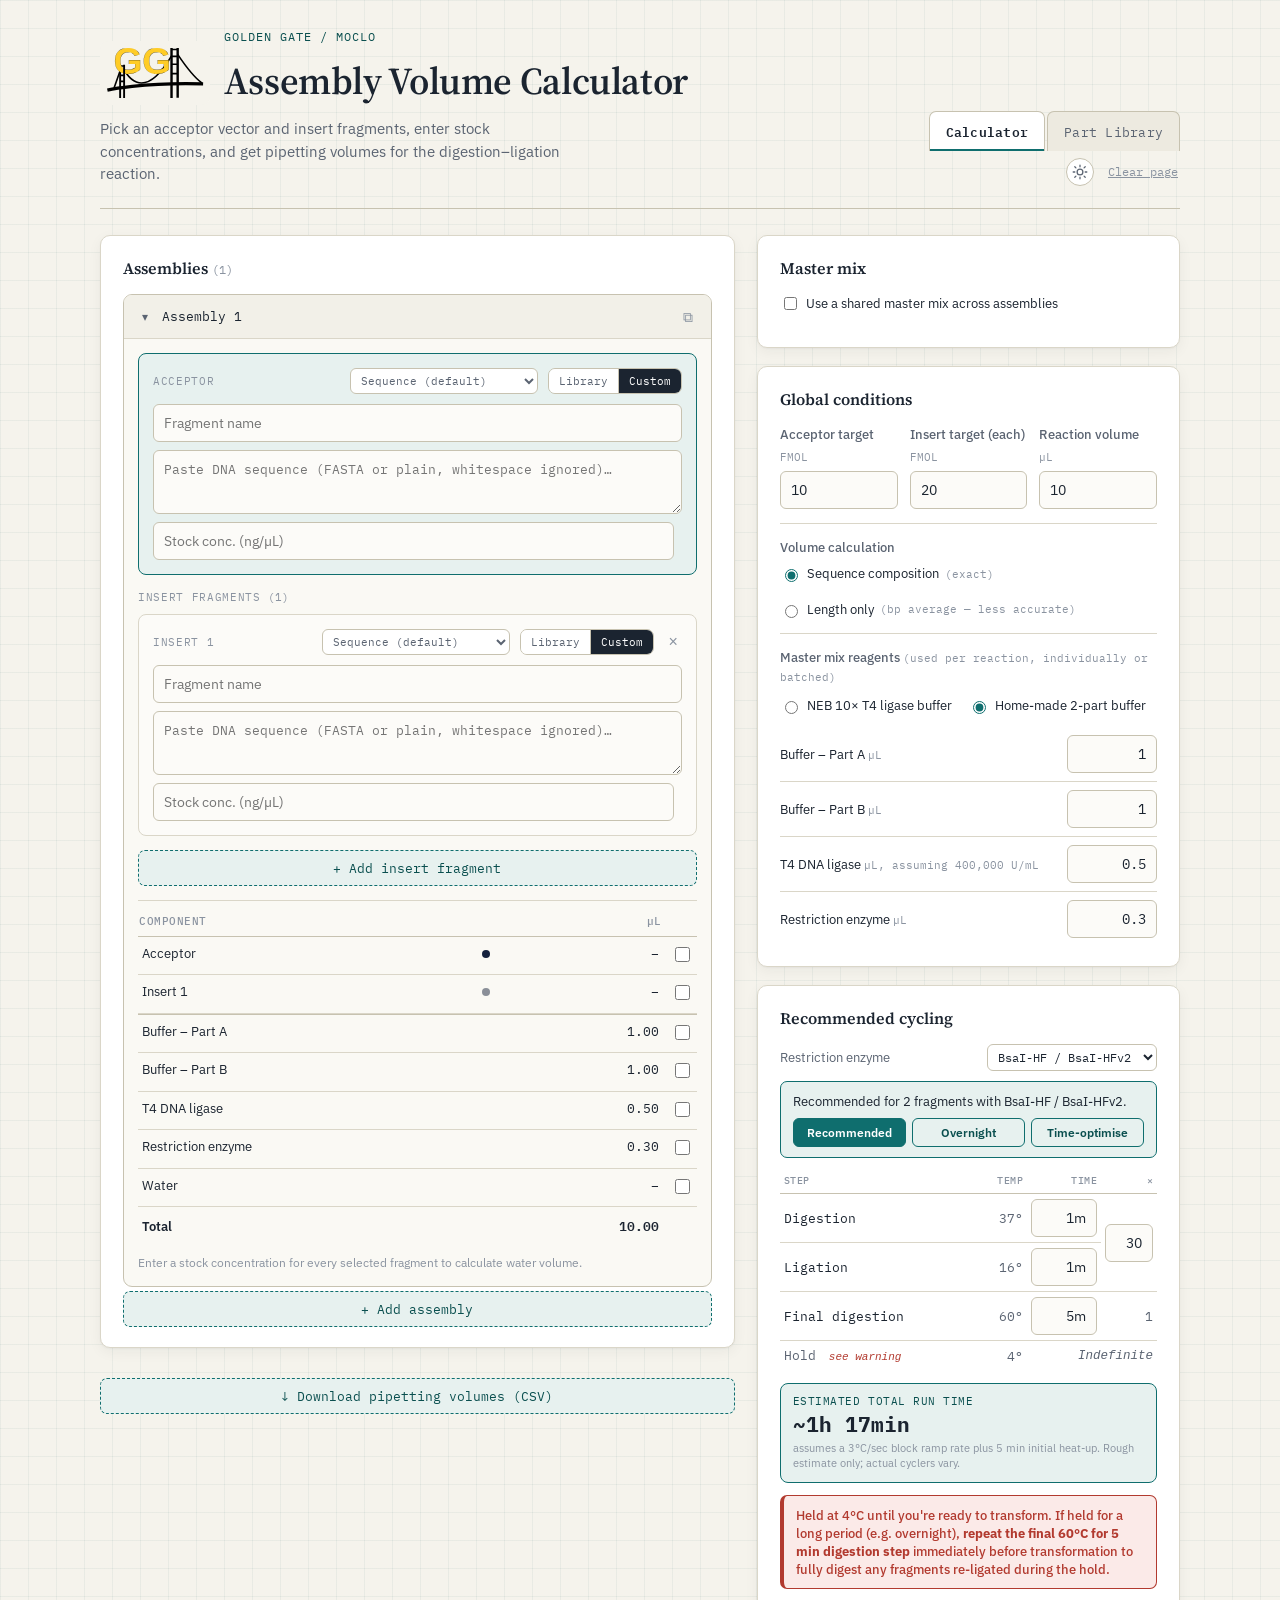
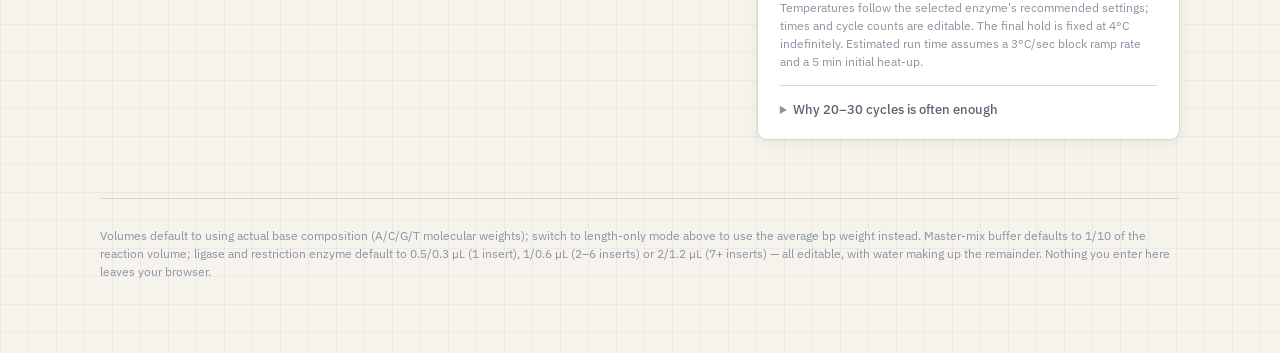
==== commit 797383e3: "Add dark mode that follows system preference and is toggleable Introduces theme CSS custom propertie" ====
--- a/index.html
+++ b/index.html
@@ -4,6 +4,14 @@
 <meta charset="UTF-8">
 <meta name="viewport" content="width=device-width, initial-scale=1.0">
 <title>Golden Gate Assembly Calculator</title>
+<script>
+(function(){
+  try {
+    var stored = localStorage.getItem('gg-calc-theme');
+    if (stored === 'light' || stored === 'dark') document.documentElement.setAttribute('data-theme', stored);
+  } catch(e){}
+})();
+</script>
 <link rel="preconnect" href="https://fonts.googleapis.com">
 <link rel="preconnect" href="https://fonts.gstatic.com" crossorigin>
 <link href="https://fonts.googleapis.com/css2?family=Source+Serif+4:opsz,wght@8..60,400;8..60,500;8..60,600;8..60,700&family=IBM+Plex+Sans:wght@400;500;600&family=IBM+Plex+Mono:wght@400;500;600&display=swap" rel="stylesheet">
@@ -29,7 +37,18 @@
         <button class="tab-btn active" data-tab="calc" role="tab" aria-selected="true">Calculator</button>
         <button class="tab-btn" data-tab="db" role="tab" aria-selected="false">Part Library</button>
       </nav>
-      <button id="clear-page-btn" class="clear-btn" type="button">Clear page</button>
+      <div class="header-actions-row">
+        <button id="theme-toggle-btn" class="theme-toggle-btn" type="button" title="Toggle dark mode" aria-label="Switch to dark mode">
+          <svg class="icon-sun" viewBox="0 0 20 20" width="16" height="16" fill="none" stroke="currentColor" stroke-width="1.6" stroke-linecap="round">
+            <circle cx="10" cy="10" r="3.6"/>
+            <path d="M10 1.5v2M10 16.5v2M3.5 3.5l1.4 1.4M15.1 15.1l1.4 1.4M1.5 10h2M16.5 10h2M3.5 16.5l1.4-1.4M15.1 4.9l1.4-1.4"/>
+          </svg>
+          <svg class="icon-moon" viewBox="0 0 20 20" width="16" height="16" fill="none" stroke="currentColor" stroke-width="1.6" stroke-linecap="round" stroke-linejoin="round">
+            <path d="M17 11.2A7 7 0 0 1 8.8 3 7.4 7.4 0 1 0 17 11.2Z"/>
+          </svg>
+        </button>
+        <button id="clear-page-btn" class="clear-btn" type="button">Clear page</button>
+      </div>
     </div>
   </header>
 
@@ -177,23 +196,37 @@
         <div class="my-parts-heading">
           <h2>My saved parts <span class="count" id="user-parts-count"></span></h2>
           <div class="my-parts-io">
-            <button type="button" id="mp-download-btn" class="icon-btn">Download</button>
-            <button type="button" id="mp-upload-btn" class="icon-btn">Upload</button>
-            <input type="file" id="mp-upload-input" accept="application/json,.json" hidden>
-          </div>
-        </div>
-        <p class="note">Remember a fragment by name and length when you don't have (or don't need) the full sequence &mdash; handy for backbones and parts the lab reuses often. Saved parts appear here and in the search below, and are stored only in this browser &mdash; use Download/Upload to back them up or move them to another browser.</p>
+            <button type="button" id="mp-download-btn" class="icon-btn">Download backup</button>
+            <button type="button" id="mp-restore-btn" class="icon-btn">Restore backup</button>
+            <input type="file" id="mp-restore-input" accept="application/json,.json" hidden>
+            <button type="button" id="mp-csv-btn" class="icon-btn">Add parts from CSV</button>
+            <input type="file" id="mp-csv-input" accept="text/csv,.csv" hidden>
+            <button type="button" id="mp-gb-btn" class="icon-btn">Add from GenBank</button>
+            <input type="file" id="mp-gb-input" accept=".gb,.gbk,.genbank,.txt,text/plain" multiple hidden>
+          </div>
+        </div>
+        <p class="note">Remember a fragment by name and length when you don't have (or don't need) the full sequence &mdash; handy for backbones and parts the lab reuses often. Saved parts appear here and in the search below. Add parts from CSV to bulk-import a spreadsheet (columns: name, description, length in bp, and an optional 4th column &mdash; "acceptor" or "insert", defaults to insert). Add from GenBank reads one or more .gb/.gbk files' LOCUS/DEFINITION/ORIGIN (e.g. downloaded from Addgene or a sequencing provider) &mdash; select a single file with one record to review it in the form below first, or select multiple files/a multi-record file to import them all straight away. Only the name, description and calculated length are kept, not the sequence itself.</p>
+        <p class="warning">These parts are cached in this browser only &mdash; they are <strong>not</strong> stored on a server or synced anywhere. Clearing your browser data will delete them. Use Download backup regularly and keep the file somewhere safe; you are responsible for your own backups.</p>
+        <div class="my-parts-seqcalc">
+          <input type="text" id="mp-seq" placeholder="Paste a sequence here to auto-calculate its length&hellip;">
+          <span class="note" id="mp-seq-result"></span>
+        </div>
         <div class="my-parts-form">
           <input type="text" id="mp-name" placeholder="Part name">
           <input type="text" id="mp-desc" placeholder="Description (optional)">
           <input type="number" id="mp-len" min="1" step="1" placeholder="Length (bp)">
+          <select id="mp-role" title="Where this part can be used from the library">
+            <option value="insert">Use as: Insert</option>
+            <option value="acceptor">Use as: Acceptor vector</option>
+          </select>
           <button type="button" id="mp-add-btn" class="btn-add">+ Add part</button>
         </div>
         <div id="my-parts-list"></div>
       </div>
 
       <div class="db-controls">
-        <input type="search" id="db-search" placeholder="Search parts by name&hellip;">
+        <input type="search" id="db-search" placeholder="Search parts by name or details&hellip;">
+        <div class="db-kit-filters" id="db-kit-filters"></div>
         <div class="db-filters" id="db-filters"></div>
       </div>
       <div class="db-table-wrap">
@@ -214,5 +247,34 @@
 </div>
 
 <script src="js/app.js"></script>
+<script>
+(function(){
+  var STORAGE_KEY = 'gg-calc-theme';
+  var root = document.documentElement;
+  var btn = document.getElementById('theme-toggle-btn');
+  var mql = window.matchMedia('(prefers-color-scheme: dark)');
+
+  function effectiveTheme(){
+    var stored = root.getAttribute('data-theme');
+    if (stored === 'light' || stored === 'dark') return stored;
+    return mql.matches ? 'dark' : 'light';
+  }
+  function updateIcon(){
+    var isDark = effectiveTheme() === 'dark';
+    var label = isDark ? 'Switch to light mode' : 'Switch to dark mode';
+    btn.setAttribute('aria-label', label);
+    btn.title = label;
+    btn.classList.toggle('is-dark', isDark);
+  }
+  btn.addEventListener('click', function(){
+    var next = effectiveTheme() === 'dark' ? 'light' : 'dark';
+    root.setAttribute('data-theme', next);
+    try { localStorage.setItem(STORAGE_KEY, next); } catch(e){}
+    updateIcon();
+  });
+  if (mql.addEventListener) mql.addEventListener('change', function(){ if (!root.hasAttribute('data-theme')) updateIcon(); });
+  updateIcon();
+})();
+</script>
 </body>
 </html>
--- a/css/styles.css
+++ b/css/styles.css
@@ -1,4 +1,5 @@
   :root{
+    color-scheme: light;
     --paper:#F5F3EC;
     --grid-line: rgba(15,80,90,0.055);
     --ink:#1B2430;
@@ -7,16 +8,81 @@
     --line:#DAD6C8;
     --line-strong:#C7C2B0;
     --card-bg:#FFFFFF;
+    --surface-1:#FCFBF8;
+    --surface-2:#F2F0E8;
+    --surface-3:#FAF9F4;
+    --surface-4:#EDEAE0;
+    --surface-4-hover:#E4E0D3;
+    --pill-bg:#EFEDE4;
     --accent:#0F6E6E;
     --accent-ink:#0A4F4F;
     --accent-bg:#E7F1EF;
+    --accent-bg-hover:#DCEDEA;
     --warn:#B23A2F;
     --warn-bg:#FBEAE8;
+    --solid-chip-bg:#1B2430;
+    --solid-chip-ink:#FFFFFF;
     --radius:10px;
     --shadow: 0 1px 2px rgba(20,30,40,0.04), 0 4px 14px rgba(20,30,40,0.05);
     --font-display: 'Source Serif 4', Georgia, 'Times New Roman', serif;
     --font-ui: 'IBM Plex Sans', -apple-system, BlinkMacSystemFont, 'Segoe UI', sans-serif;
     --font-mono: 'IBM Plex Mono', ui-monospace, SFMono-Regular, Menlo, monospace;
+  }
+
+  /* ---------- Dark mode ---------- */
+  @media (prefers-color-scheme: dark){
+    :root:not([data-theme="light"]){
+      color-scheme: dark;
+      --paper:#15191D;
+      --grid-line: rgba(255,255,255,0.035);
+      --ink:#E6E4DD;
+      --ink-soft:#A8AFB8;
+      --ink-faint:#747C87;
+      --line:#2A3138;
+      --line-strong:#3A424B;
+      --card-bg:#1B2126;
+      --surface-1:#20262C;
+      --surface-2:#262E35;
+      --surface-3:#1F262C;
+      --surface-4:#262E35;
+      --surface-4-hover:#2E373F;
+      --pill-bg:#2A323A;
+      --accent:#1C8B82;
+      --accent-ink:#6FD6CB;
+      --accent-bg:#173330;
+      --accent-bg-hover:#1E403C;
+      --warn:#D9584B;
+      --warn-bg:#3A211D;
+      --solid-chip-bg:#E6E4DD;
+      --solid-chip-ink:#15191D;
+      --shadow: 0 1px 2px rgba(0,0,0,0.3), 0 4px 14px rgba(0,0,0,0.35);
+    }
+  }
+  :root[data-theme="dark"]{
+    color-scheme: dark;
+    --paper:#15191D;
+    --grid-line: rgba(255,255,255,0.035);
+    --ink:#E6E4DD;
+    --ink-soft:#A8AFB8;
+    --ink-faint:#747C87;
+    --line:#2A3138;
+    --line-strong:#3A424B;
+    --card-bg:#1B2126;
+    --surface-1:#20262C;
+    --surface-2:#262E35;
+    --surface-3:#1F262C;
+    --surface-4:#262E35;
+    --surface-4-hover:#2E373F;
+    --pill-bg:#2A323A;
+    --accent:#1C8B82;
+    --accent-ink:#6FD6CB;
+    --accent-bg:#173330;
+    --accent-bg-hover:#1E403C;
+    --warn:#D9584B;
+    --warn-bg:#3A211D;
+    --solid-chip-bg:#E6E4DD;
+    --solid-chip-ink:#15191D;
+    --shadow: 0 1px 2px rgba(0,0,0,0.3), 0 4px 14px rgba(0,0,0,0.35);
   }
 
   *{ box-sizing:border-box; }
@@ -56,21 +122,32 @@
   .dek{ margin:0; max-width:52ch; color:var(--ink-soft); font-size:15px; }
 
   .header-actions{ display:flex; flex-direction:column; align-items:flex-end; gap:8px; align-self:flex-end; }
+  .header-actions-row{ display:flex; align-items:center; gap:12px; }
   .clear-btn{
     font-family:var(--font-mono); font-size:11.5px; color:var(--ink-faint); background:none;
     border:none; padding:2px 2px; cursor:pointer; text-decoration:underline;
   }
   .clear-btn:hover{ color:var(--warn); }
 
+  .theme-toggle-btn{
+    display:inline-flex; align-items:center; justify-content:center; width:28px; height:28px;
+    border:1px solid var(--line-strong); border-radius:50%; background:var(--card-bg); color:var(--ink-soft);
+    cursor:pointer; padding:0; flex:0 0 auto;
+  }
+  .theme-toggle-btn:hover{ border-color:var(--accent); color:var(--accent-ink); }
+  .theme-toggle-btn .icon-moon{ display:none; }
+  .theme-toggle-btn.is-dark .icon-sun{ display:none; }
+  .theme-toggle-btn.is-dark .icon-moon{ display:block; }
+
   .tabs{ display:flex; gap:2px; align-self:flex-end; }
   .tab-btn{
     font-family:var(--font-mono); font-size:12.5px; letter-spacing:.02em;
-    background:#EDEAE0; color:var(--ink-soft); border:1px solid var(--line-strong); border-bottom:none;
+    background:var(--surface-4); color:var(--ink-soft); border:1px solid var(--line-strong); border-bottom:none;
     padding:9px 16px 8px; border-radius:7px 7px 0 0; cursor:pointer;
     position:relative; top:1px;
   }
   .tab-btn.active{ background:var(--card-bg); color:var(--ink); font-weight:600; box-shadow: 0 -2px 0 var(--accent) inset; }
-  .tab-btn:hover:not(.active){ background:#E4E0D3; }
+  .tab-btn:hover:not(.active){ background:var(--surface-4-hover); }
 
   main{ position:relative; z-index:1; }
   .tab-panel[hidden]{ display:none; }
@@ -105,7 +182,7 @@
 
   input[type=number], input[type=text], input[type=search], textarea{
     font-family:var(--font-ui); font-size:14px; color:var(--ink);
-    background:#FCFBF8; border:1px solid var(--line-strong); border-radius:6px;
+    background:var(--surface-1); border:1px solid var(--line-strong); border-radius:6px;
     padding:9px 10px; width:100%;
   }
   input:focus, textarea:focus{ border-color:var(--accent); }
@@ -113,7 +190,7 @@
 
   /* ---------- Part rows (combobox) ---------- */
   .part-row{
-    border:1px solid var(--line); border-radius:8px; padding:14px; margin-bottom:12px; background:#FCFBF8;
+    border:1px solid var(--line); border-radius:8px; padding:14px; margin-bottom:12px; background:var(--surface-1);
     position:relative;
   }
   .part-row:last-child{ margin-bottom:0; }
@@ -141,7 +218,7 @@
   .conc-input{ width:120px; flex:0 0 120px; }
   .combo-panel{
     position:absolute; z-index:20; top:calc(100% + 4px); left:0; right:0;
-    background:#fff; border:1px solid var(--line-strong); border-radius:8px; box-shadow:var(--shadow);
+    background:var(--card-bg); border:1px solid var(--line-strong); border-radius:8px; box-shadow:var(--shadow);
     max-height:280px; overflow-y:auto; padding:4px;
   }
   .combo-panel[hidden]{ display:none; }
@@ -159,7 +236,7 @@
   .cat-dot{ width:8px; height:8px; border-radius:50%; flex:0 0 auto; display:inline-block; }
   .cat-pill{
     display:inline-flex; align-items:center; gap:5px; font-family:var(--font-mono); font-size:10.5px;
-    padding:2px 7px; border-radius:20px; background:#EFEDE4; color:var(--ink-soft); white-space:nowrap;
+    padding:2px 7px; border-radius:20px; background:var(--pill-bg); color:var(--ink-soft); white-space:nowrap;
   }
 
   .custom-fields{ display:flex; flex-direction:column; gap:8px; }
@@ -170,17 +247,17 @@
     font-family:var(--font-mono); font-size:12.5px; color:var(--accent-ink); background:var(--accent-bg);
     border:1px dashed var(--accent); border-radius:7px; padding:9px 14px; cursor:pointer; width:100%; margin-top:4px;
   }
-  .btn-add:hover{ background:#DCEDEA; }
-
-  .assembly-name-input{ font-family:var(--font-mono); font-size:13px; color:var(--ink-soft); background:#F2F0E8; }
+  .btn-add:hover{ background:var(--accent-bg-hover); }
+
+  .assembly-name-input{ font-family:var(--font-mono); font-size:13px; color:var(--ink-soft); background:var(--surface-2); }
 
   /* ---------- Assembly cards ---------- */
   .assembly-card{
-    border:1px solid var(--line-strong); border-radius:9px; background:#FAF9F4; margin-bottom:14px; overflow:hidden;
+    border:1px solid var(--line-strong); border-radius:9px; background:var(--surface-3); margin-bottom:14px; overflow:hidden;
   }
   .assembly-card:last-child{ margin-bottom:0; }
   .assembly-head{
-    display:flex; align-items:center; gap:10px; padding:12px 14px; background:#F2F0E8;
+    display:flex; align-items:center; gap:10px; padding:12px 14px; background:var(--surface-2);
     border-bottom:1px solid var(--line);
   }
   .assembly-collapse{
@@ -213,24 +290,27 @@
 
   /* ---------- Header logo ---------- */
   .title-row{ display:flex; align-items:center; gap:14px; }
-  .site-logo{ height:56px; width:auto; display:block; flex:0 0 auto; }
+  .site-logo{
+    height:56px; width:auto; display:block; flex:0 0 auto;
+    background:#F5F3EC; border-radius:8px; padding:4px; box-sizing:content-box;
+  }
 
   /* ---------- Segmented mode toggle ---------- */
   .mode-toggle{ display:inline-flex; border:1px solid var(--line-strong); border-radius:7px; overflow:hidden; }
   .mode-btn{
-    font-family:var(--font-mono); font-size:11px; padding:5px 10px; background:#fff; color:var(--ink-soft);
+    font-family:var(--font-mono); font-size:11px; padding:5px 10px; background:var(--card-bg); color:var(--ink-soft);
     border:none; cursor:pointer;
   }
   .mode-btn + .mode-btn{ border-left:1px solid var(--line-strong); }
-  .mode-btn.active{ background:var(--ink); color:#fff; }
+  .mode-btn.active{ background:var(--solid-chip-bg); color:var(--solid-chip-ink); }
 
   .calc-mode-select{
     font-family:var(--font-mono); font-size:10.5px; padding:4px 20px 4px 6px; border:1px solid var(--line-strong);
-    border-radius:6px; background:#fff; color:var(--ink-soft); max-width:190px;
+    border-radius:6px; background:var(--card-bg); color:var(--ink-soft); max-width:190px;
   }
   .calc-mode-forced{
     font-family:var(--font-mono); font-size:10.5px; padding:4px 8px; border:1px dashed var(--line-strong);
-    border-radius:6px; color:var(--ink-faint); background:#F2F0E8; cursor:help;
+    border-radius:6px; color:var(--ink-faint); background:var(--surface-2); cursor:help;
   }
 
   /* ---------- Radio rows (buffer type / calc mode) ---------- */
@@ -314,7 +394,7 @@
   }
   .cycling-enzyme-field select{
     font-family:var(--font-mono); font-size:12px; padding:4px 6px; border:1px solid var(--line-strong);
-    border-radius:6px; background:#fff; color:var(--ink); max-width:170px;
+    border-radius:6px; background:var(--card-bg); color:var(--ink); max-width:170px;
   }
 
   .cycling-table{ width:100%; border-collapse:collapse; table-layout:fixed; font-size:12.5px; margin-top:4px; }
@@ -338,7 +418,7 @@
   }
   .cyc-input{
     font-family:var(--font-mono); font-size:12px; padding:3px 3px; border:1px solid var(--line-strong);
-    border-radius:5px; background:#fff; text-align:right; width:100%; min-width:0; box-sizing:border-box;
+    border-radius:5px; background:var(--card-bg); text-align:right; width:100%; min-width:0; box-sizing:border-box;
   }
 
   .cycling-total-box{
@@ -394,15 +474,27 @@
   .my-parts-card{ margin-bottom:20px; }
   .my-parts-heading{ display:flex; align-items:center; justify-content:space-between; gap:12px; flex-wrap:wrap; }
   .my-parts-heading h2{ margin-bottom:0; }
-  .my-parts-io{ display:flex; gap:8px; }
+  .my-parts-io{ display:flex; gap:8px; flex-wrap:wrap; }
   .my-parts-form{ display:flex; flex-wrap:wrap; gap:8px; margin-top:12px; }
   .my-parts-form input{ flex:1 1 160px; min-width:120px; }
   .my-parts-form input#mp-len{ flex:0 1 120px; }
+  .my-parts-form select{
+    flex:0 1 170px; font-family:var(--font-ui); font-size:13px; color:var(--ink);
+    background:var(--surface-1); border:1px solid var(--line-strong); border-radius:6px; padding:9px 10px;
+  }
   .my-parts-form .btn-add{ flex:0 0 auto; width:auto; margin-top:0; padding:9px 16px; }
+  .role-select{
+    font-family:var(--font-ui); font-size:12px; color:var(--ink);
+    background:var(--surface-1); border:1px solid var(--line-strong); border-radius:6px; padding:5px 6px;
+  }
+  .my-parts-seqcalc{ display:flex; flex-wrap:wrap; align-items:center; gap:8px; margin-top:8px; }
+  .my-parts-seqcalc input{ flex:1 1 260px; min-width:160px; font-family:var(--font-mono); font-size:12.5px; }
+  .my-parts-seqcalc .icon-btn{ flex:0 0 auto; }
+  .my-parts-seqcalc .note{ flex:0 0 auto; margin:0; }
   .my-parts-table{ margin-top:14px; border:1px solid var(--line); border-radius:8px; overflow:hidden; }
   .my-parts-table th{
     text-align:left; font-family:var(--font-mono); font-size:10.5px; text-transform:uppercase; letter-spacing:.05em;
-    color:var(--ink-faint); font-weight:500; padding:8px 12px; border-bottom:1px solid var(--line-strong); background:#FAF9F4;
+    color:var(--ink-faint); font-weight:500; padding:8px 12px; border-bottom:1px solid var(--line-strong); background:var(--surface-3);
   }
   .my-parts-table td{ padding:8px 12px; border-bottom:1px solid var(--line); vertical-align:middle; font-size:13px; }
   .my-parts-table tr:last-child td{ border-bottom:none; }
@@ -411,21 +503,23 @@
   .db-controls{ display:flex; flex-wrap:wrap; gap:10px 14px; align-items:center; margin-bottom:16px; }
   #db-search{ max-width:320px; }
   .db-filters{ display:flex; flex-wrap:wrap; gap:6px; }
+  .db-kit-filters{ display:flex; flex-wrap:wrap; gap:6px; width:100%; order:-1; }
   .filter-chip{
     font-family:var(--font-mono); font-size:11px; padding:5px 10px; border-radius:20px; cursor:pointer;
-    border:1px solid var(--line-strong); background:#fff; color:var(--ink-soft); display:inline-flex; align-items:center; gap:6px;
-  }
-  .filter-chip.active{ background:var(--ink); color:#fff; border-color:var(--ink); }
+    border:1px solid var(--line-strong); background:var(--card-bg); color:var(--ink-soft); display:inline-flex; align-items:center; gap:6px;
+  }
+  .filter-chip.active{ background:var(--solid-chip-bg); color:var(--solid-chip-ink); border-color:var(--solid-chip-bg); }
+  .kit-chip{ font-weight:600; text-transform:uppercase; letter-spacing:.04em; font-size:10.5px; }
 
   .db-table-wrap{ background:var(--card-bg); border:1px solid var(--line); border-radius:var(--radius); box-shadow:var(--shadow); overflow:hidden; }
   .db-table{ width:100%; border-collapse:collapse; font-size:13px; }
   .db-table th{
     text-align:left; font-family:var(--font-mono); font-size:10.5px; text-transform:uppercase; letter-spacing:.05em;
-    color:var(--ink-faint); font-weight:500; padding:10px 14px; border-bottom:1px solid var(--line-strong); background:#FAF9F4;
+    color:var(--ink-faint); font-weight:500; padding:10px 14px; border-bottom:1px solid var(--line-strong); background:var(--surface-3);
     position:sticky; top:0;
   }
   .db-table td{ padding:9px 14px; border-bottom:1px solid var(--line); vertical-align:middle; }
-  .db-table tbody tr:hover{ background:#FAF9F4; }
+  .db-table tbody tr:hover{ background:var(--surface-3); }
   .db-table td.dname{ font-weight:500; }
   .db-table td.dlen{ font-family:var(--font-mono); color:var(--ink-soft); white-space:nowrap; }
   .db-table td.ddetails{ color:var(--ink-soft); font-size:12px; }
@@ -433,7 +527,7 @@
   .db-table-scroll{ max-height:64vh; overflow-y:auto; }
 
   .icon-btn{
-    font-family:var(--font-mono); font-size:11px; background:#fff; border:1px solid var(--line-strong);
+    font-family:var(--font-mono); font-size:11px; background:var(--card-bg); border:1px solid var(--line-strong);
     border-radius:6px; padding:5px 9px; cursor:pointer; color:var(--ink-soft); margin-left:6px;
   }
   .icon-btn:hover{ border-color:var(--accent); color:var(--accent-ink); }
